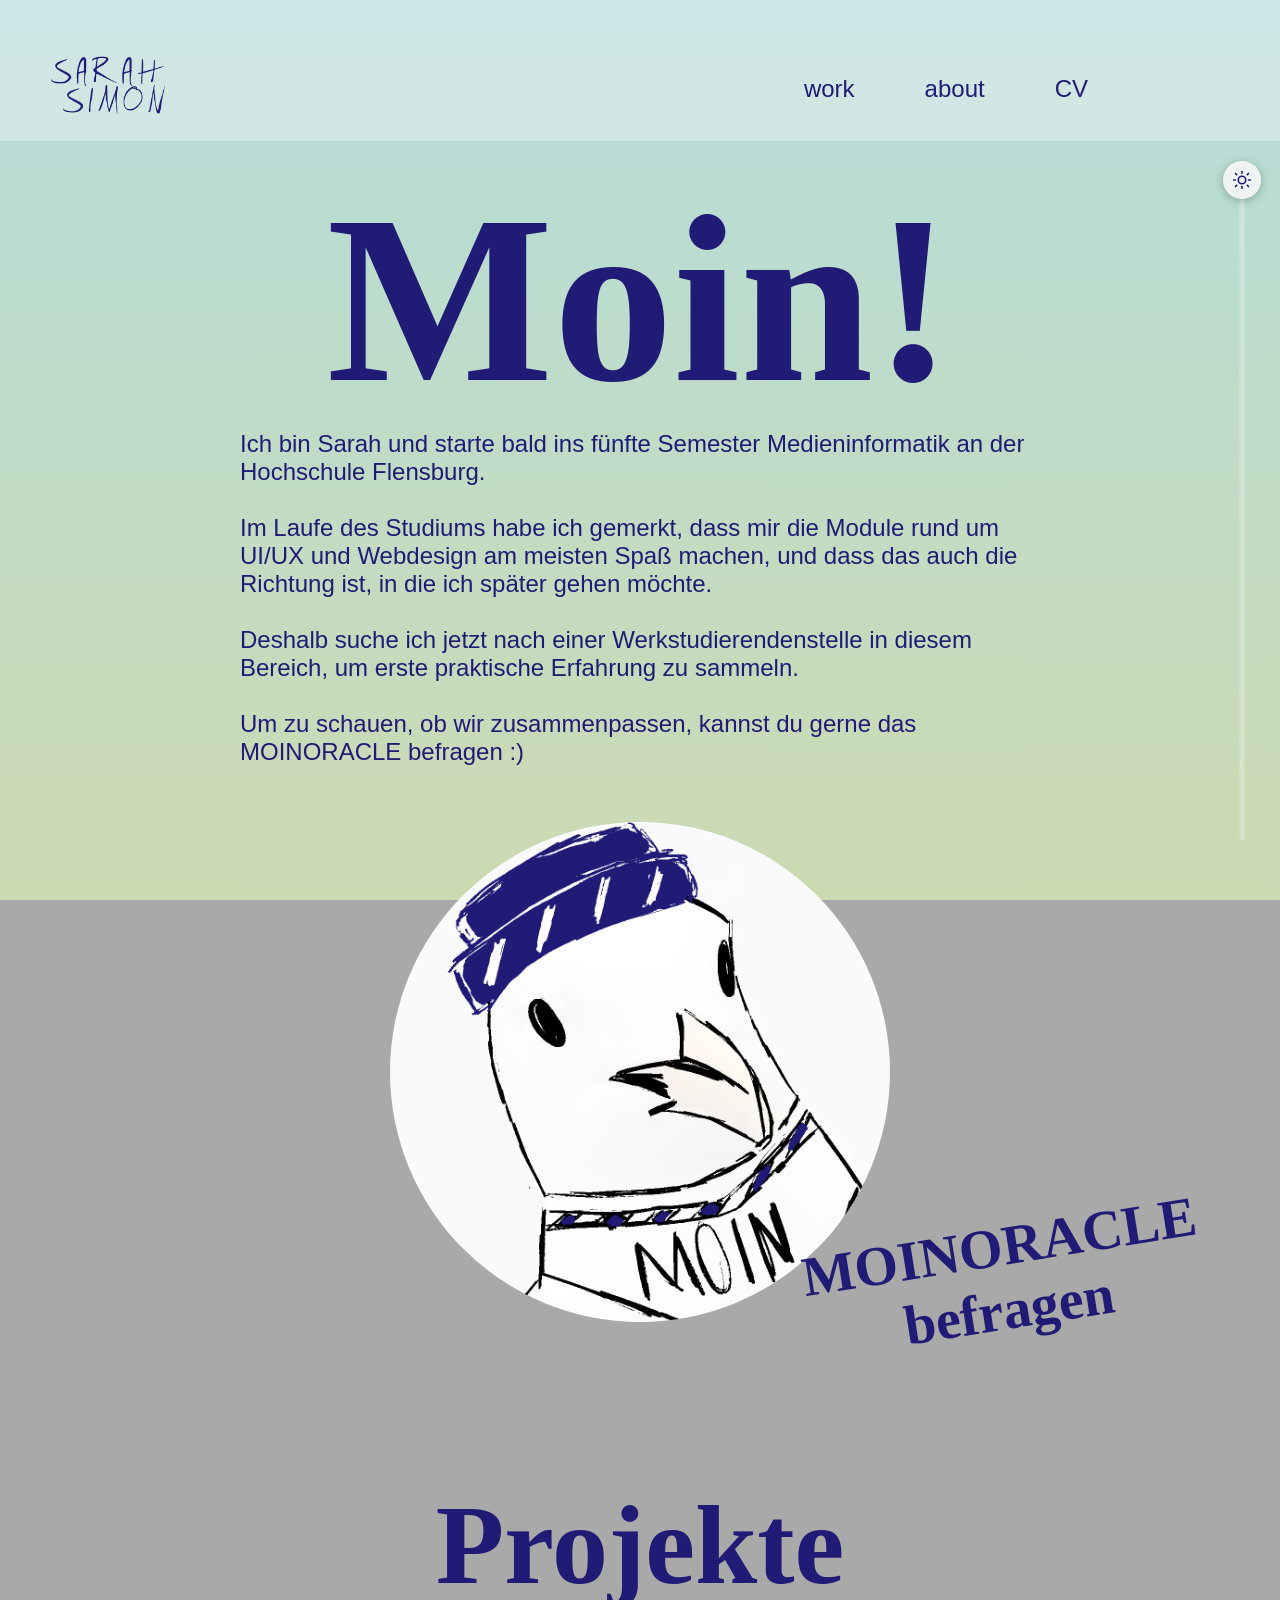
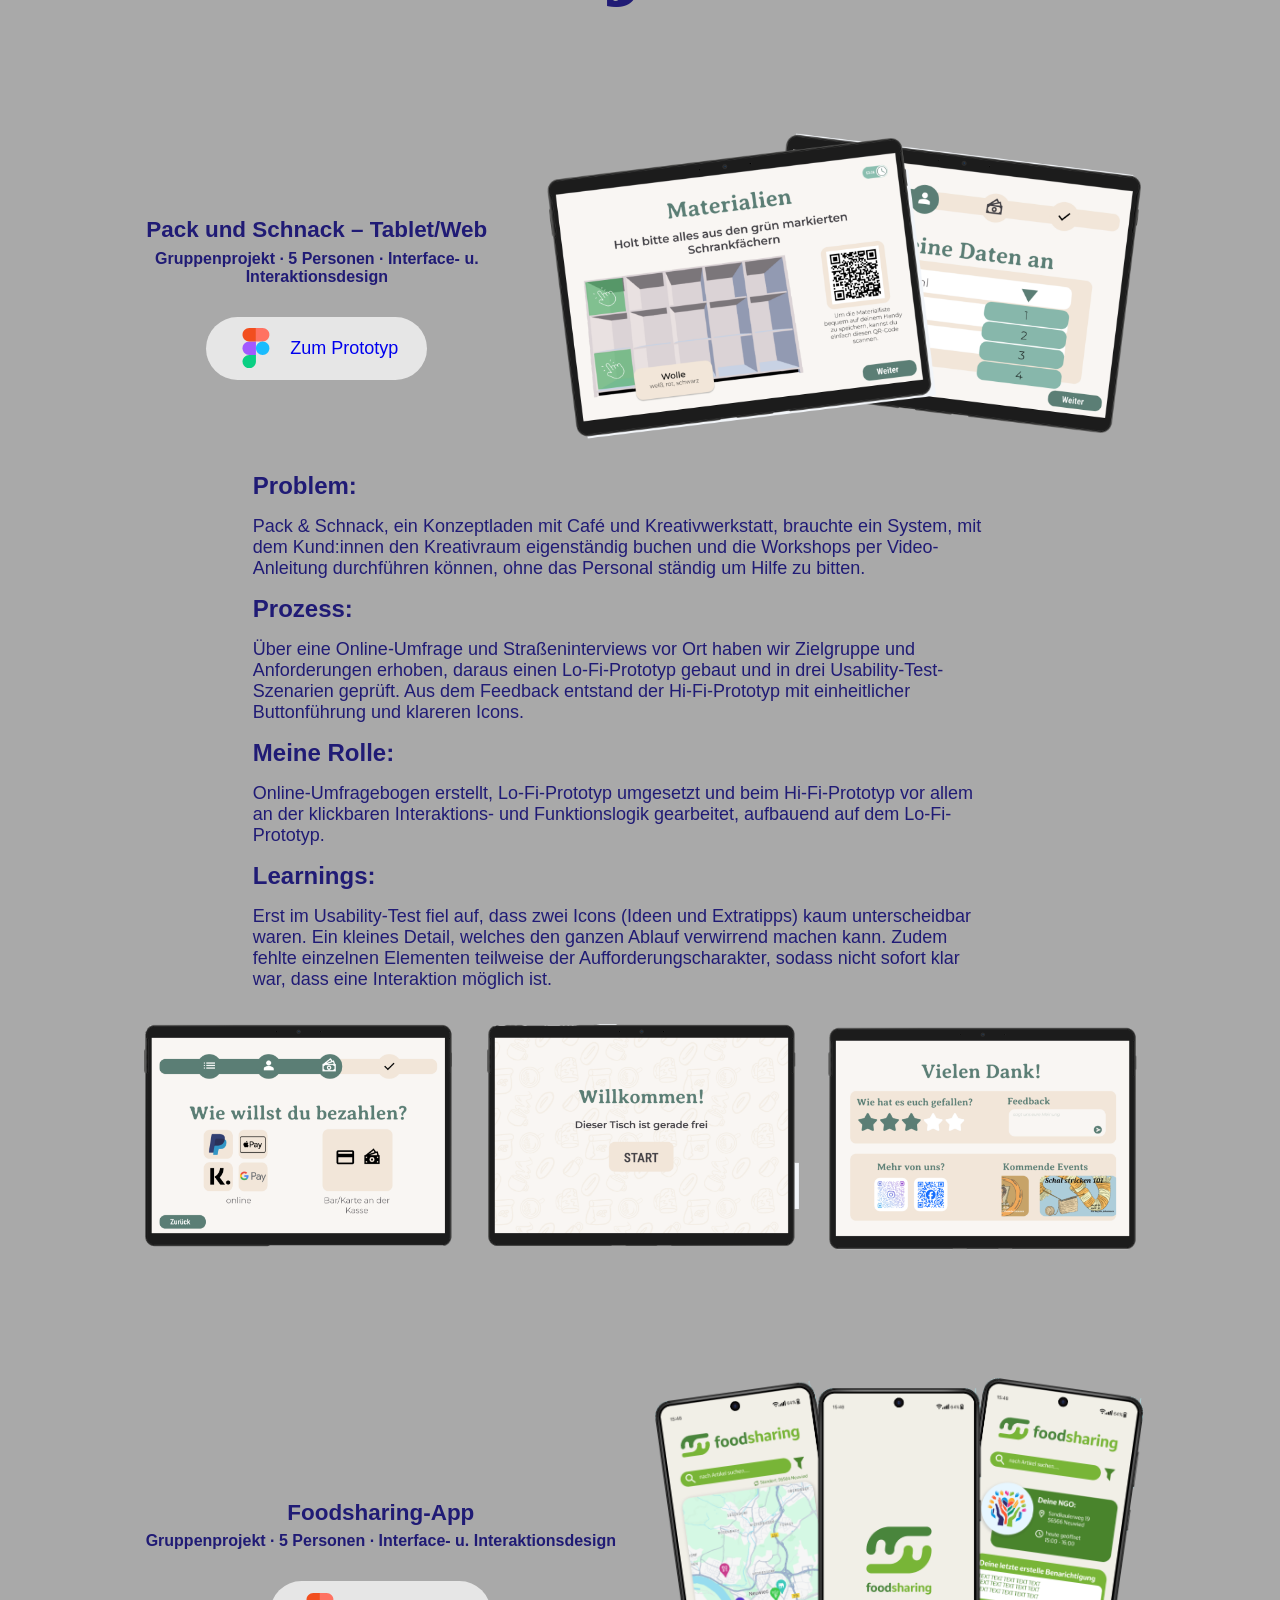
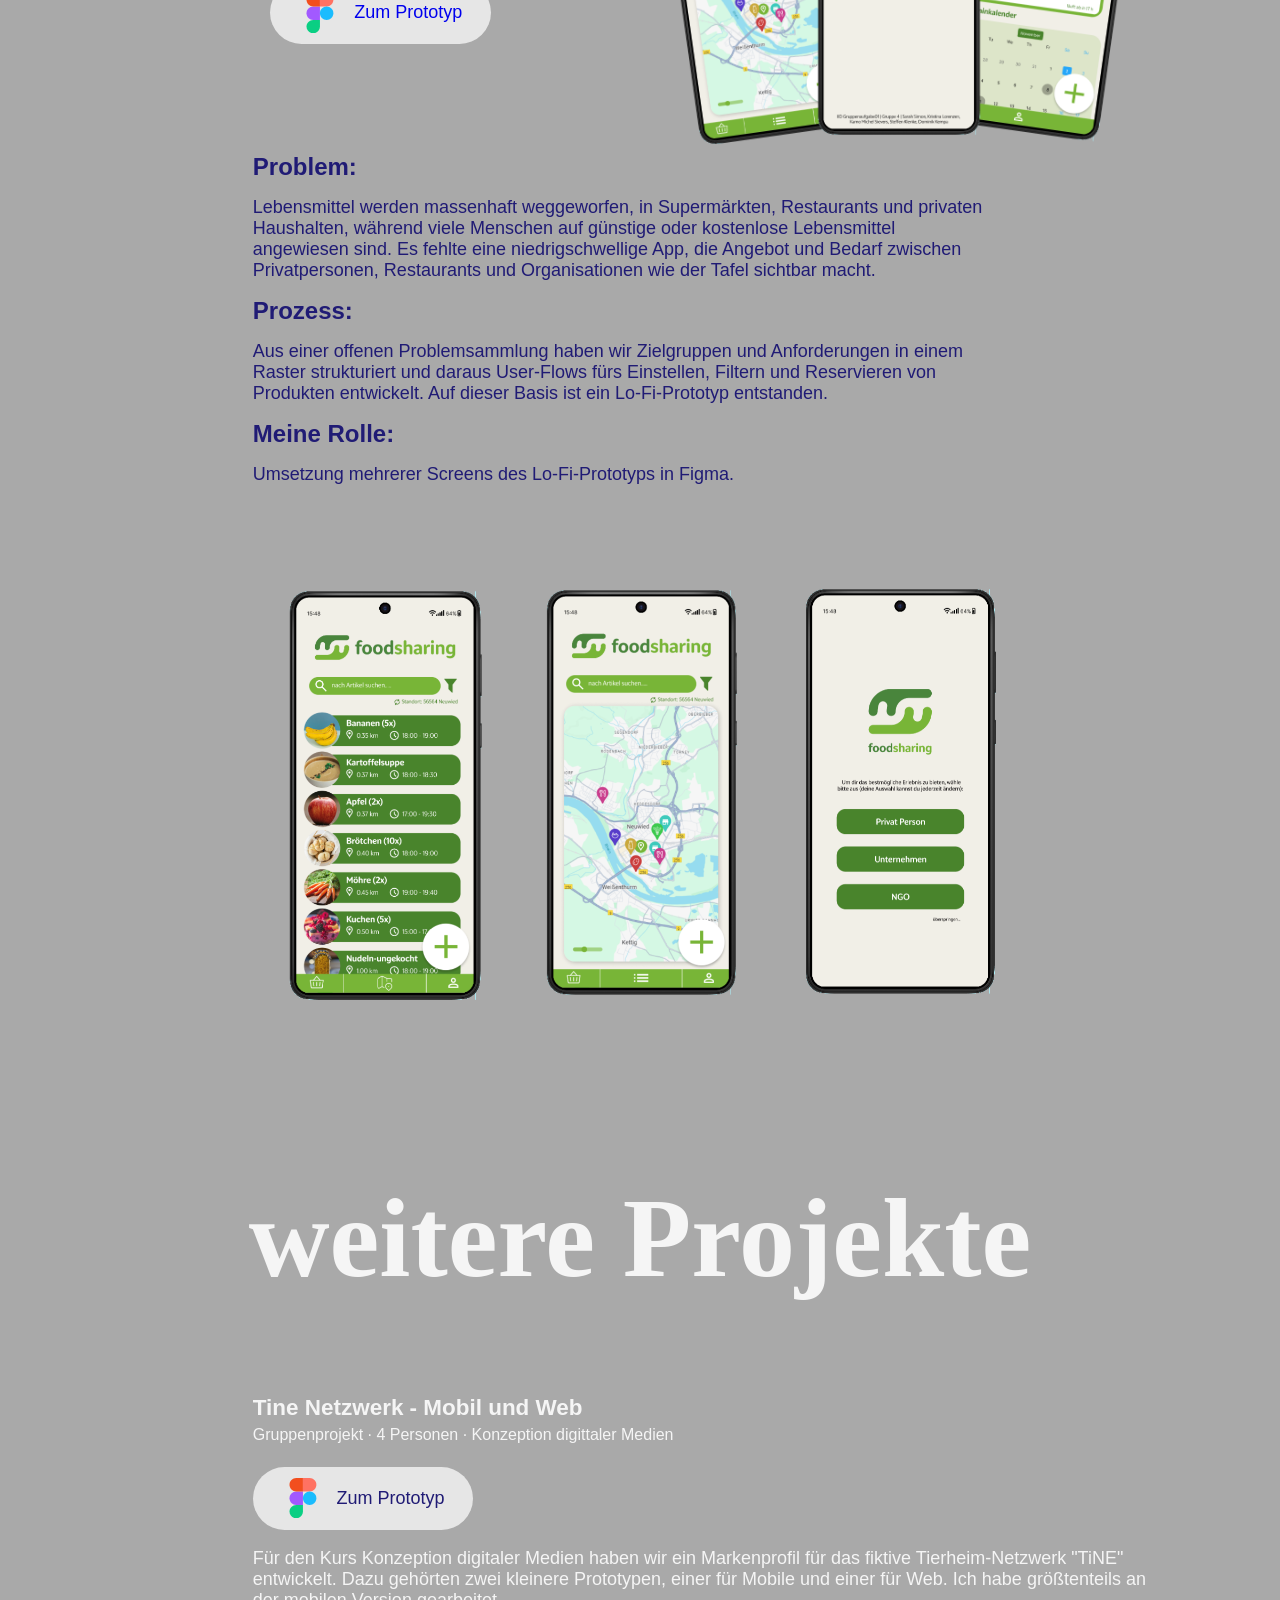
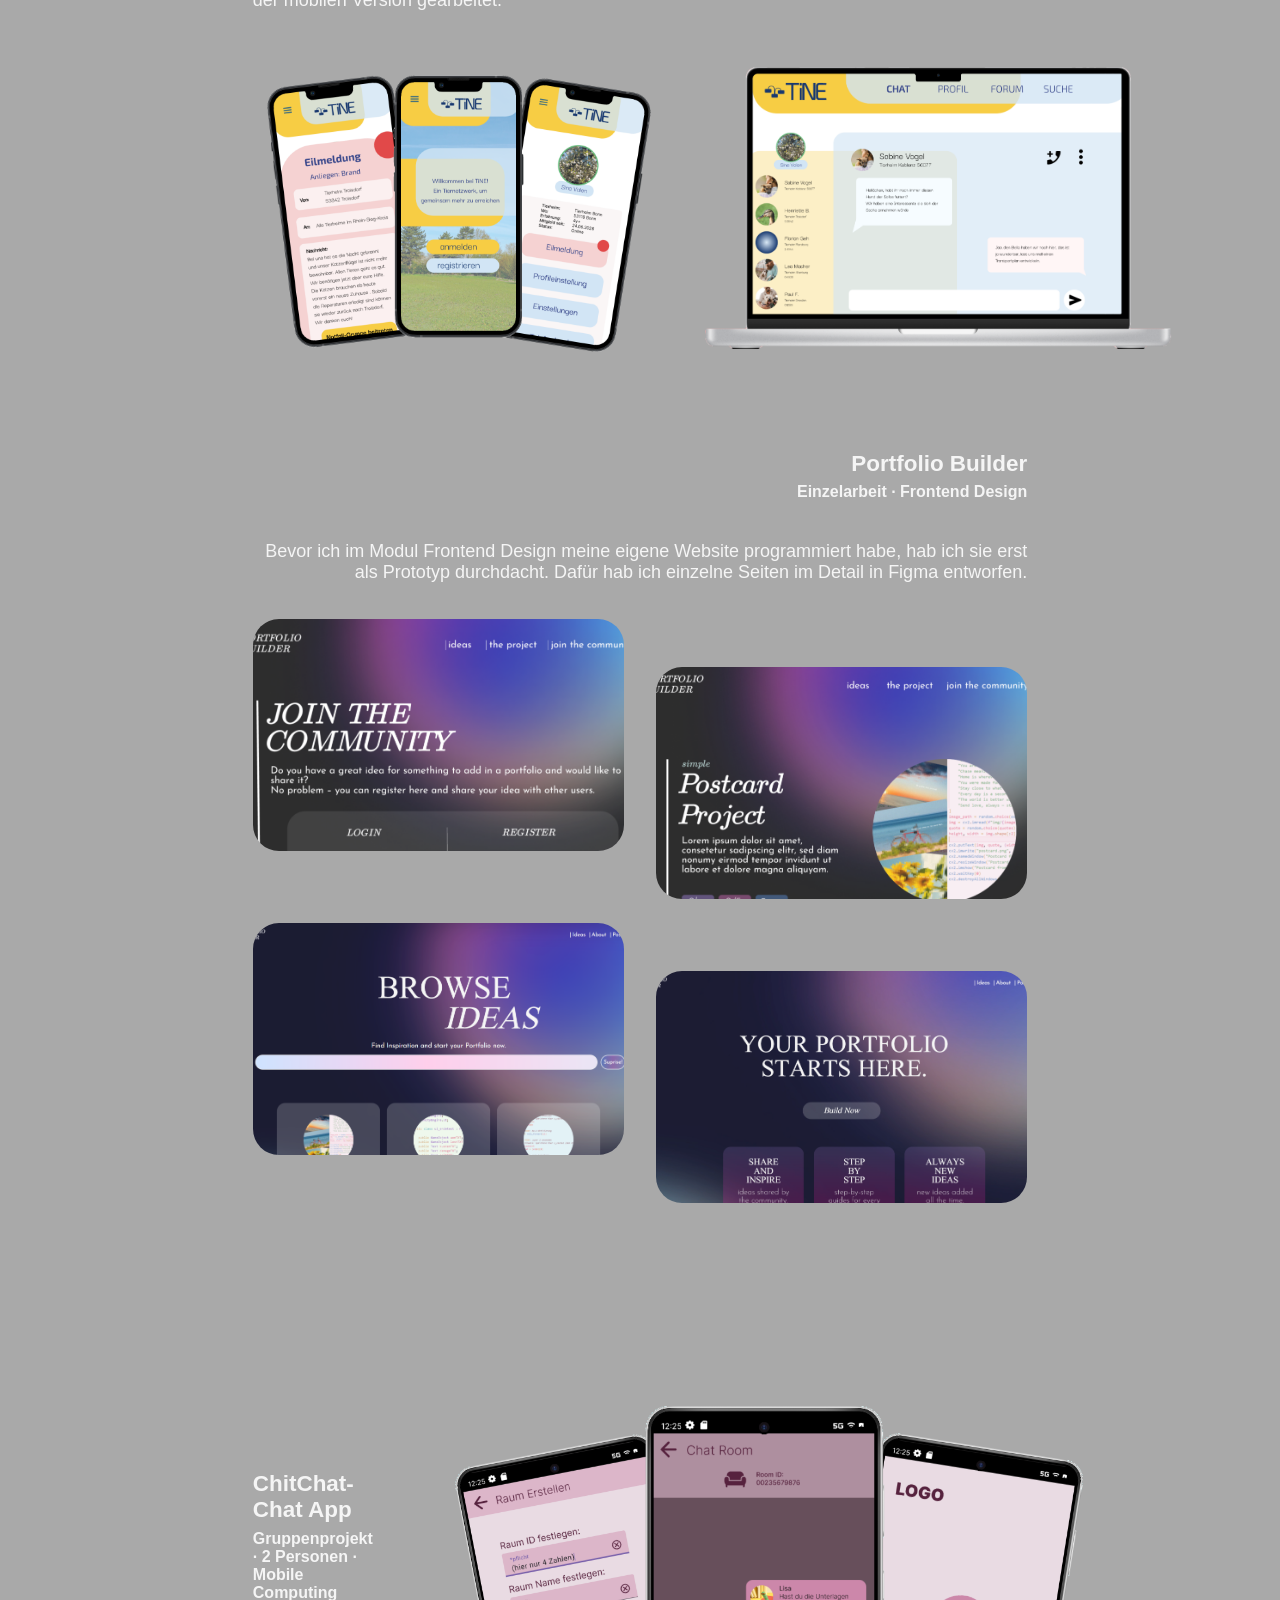
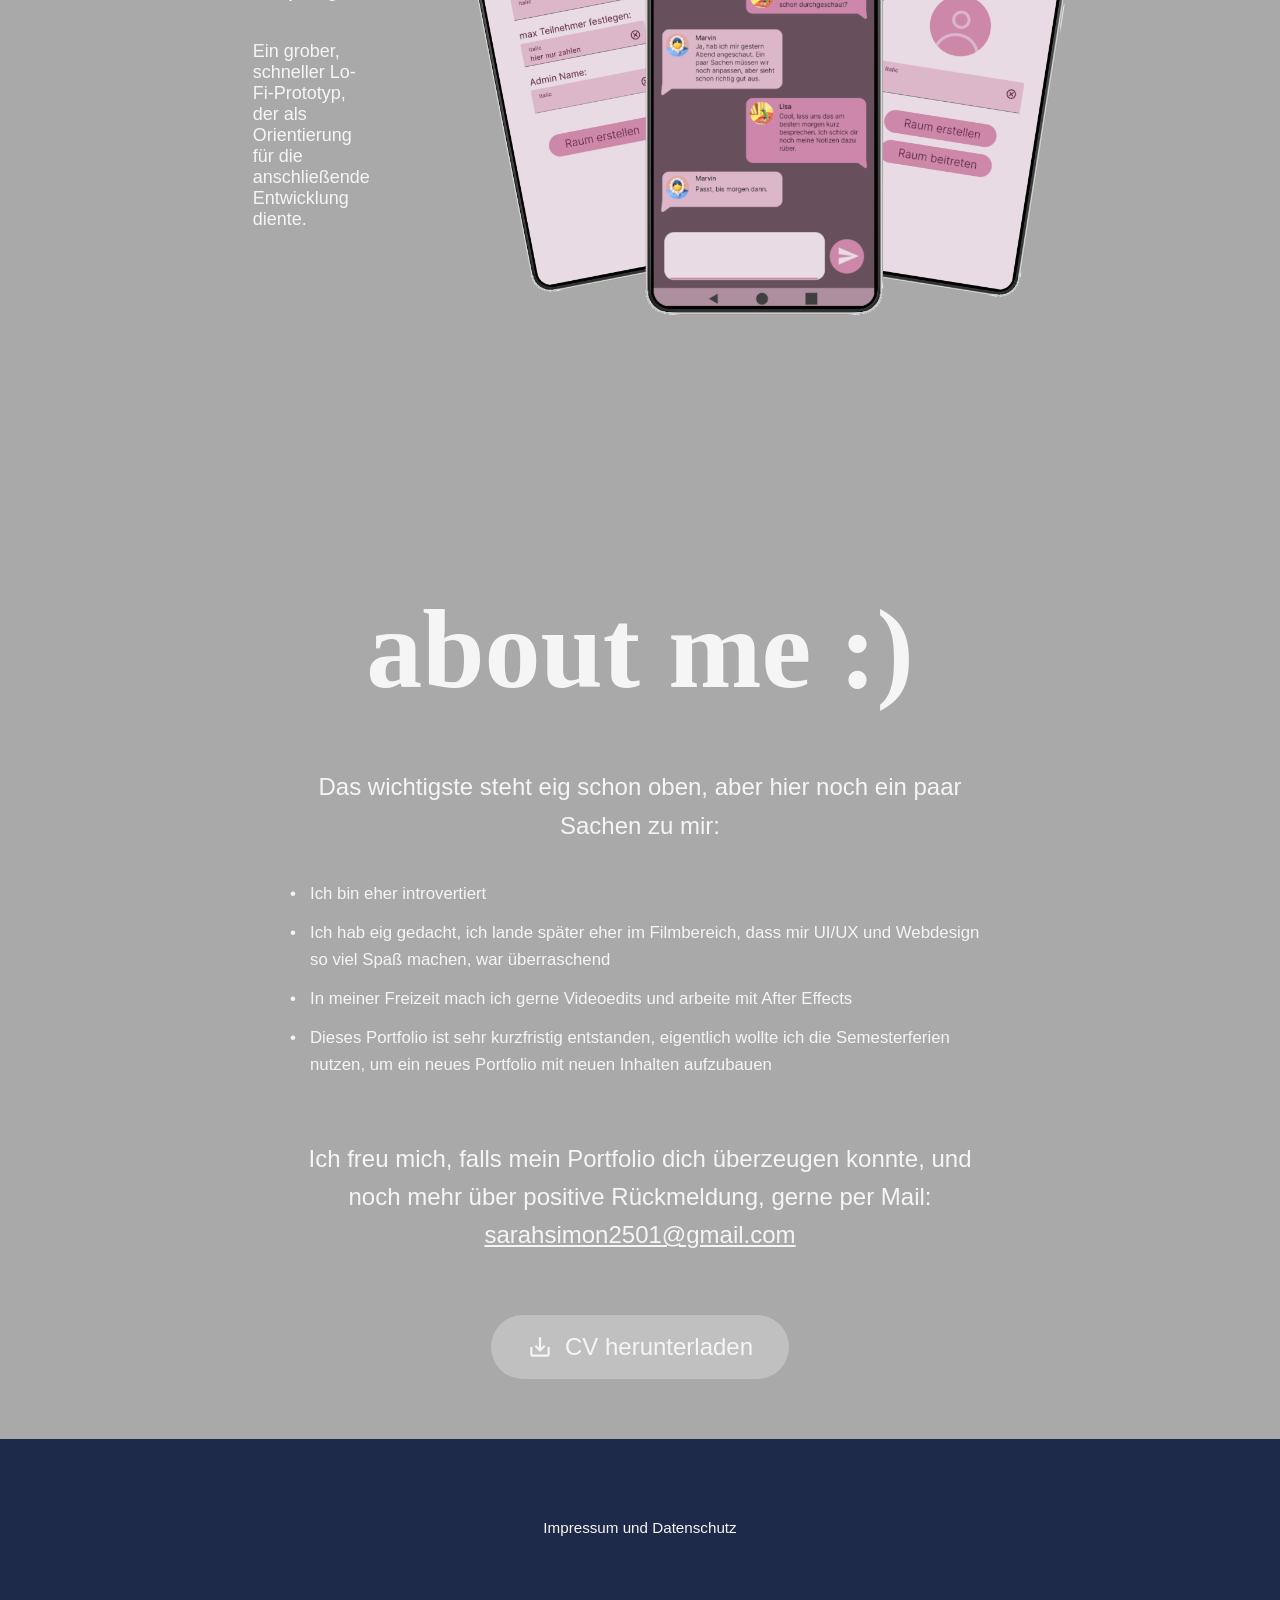
==== index.html @ 86583018 "portfolio" ====
<!doctype html>
<html lang="en">
  <head>
    <meta charset="UTF-8" />
    <meta name="viewport" content="width=device-width, initial-scale=1.0" />
    <title>Portfolio</title>
    <link rel="stylesheet" href="style.css" />
  </head>
  <body>
    <div id="bg-gradient"></div>

    <header>
      <nav>
        <ul class="nav-logo">
          <li>
            <a href="index.html"><img src="Material/Portfolio/Logo.png" alt="Logo" width="120px"/></a>
          </li>
        </ul>
        <ul class="nav-links">
          <li><a href="#projekte">work</a></li>
          <li><a href="#about">about</a></li>
          <li><a href="Material/Portfolio/CV_sarahsimon.pdf" target="_blank">CV</a></li>
        </ul>
      </nav>
    </header>
  
   

    <div id="hero">
      <h1>Moin!</h1>
      <p>
        Ich bin Sarah und starte bald ins fünfte Semester Medieninformatik an
        der Hochschule Flensburg. <br /><br />
        Im Laufe des Studiums habe ich gemerkt, dass mir die Module rund um
        UI/UX und Webdesign am meisten Spaß machen, und dass das auch die
        Richtung ist, in die ich später gehen möchte. <br /><br />
        Deshalb suche ich jetzt nach einer Werkstudierendenstelle in diesem
        Bereich, um erste praktische Erfahrung zu sammeln. <br /><br />Um zu
        schauen, ob wir zusammenpassen, kannst du gerne das MOINORACLE befragen
        :)
      </p>
    </div>
     <div id="main">
    <div id="moinoracle">
      <a href="moinoracle.html"
        ><img src="Material/moinoracle.png" alt="Moinoracle"
      /></a>
      <h2>
        MOINORACLE <br />
        befragen
      </h2>
    </div>
    <!-- bishierhin hellblau und sonnenicon -->
    <!-- abhier gelb sonnuntergnagicon -->
    <div class="border">
      <div id="projekte">
        <h2>Projekte</h2>
        <div class="BilduText">
          <div class="Overview">
            <h3>Pack und Schnack – Tablet/Web</h3>
            <h4>
              Gruppenprojekt · 5 Personen · Interface- u. Interaktionsdesign
            </h4>
            <div class="figmabutton">
              <img
                src="Material/Portfolio/icons/devicon--figma.svg"
                alt="figma-icon"
              />
              <a
                href="https://www.figma.com/proto/aNsqmtOPR1jidgYWLiho1z/HighFi-IID02?node-id=8-41&p=f&t=dPdhVwEWbIo0P1M3-1&scaling=scale-down&content-scaling=fixed&page-id=0%3A1&starting-point-node-id=8%3A41"
                target="_blank"
                >Zum Prototyp</a
              >
            </div>
          </div>
          <img
            class="id"
            src="Material/Portfolio/Overview_PS.png"
            alt="Pack und Schnack"
          />
        </div>
        <h5>Problem:</h5>
        <p>
          Pack & Schnack, ein Konzeptladen mit Café und Kreativwerkstatt,
          brauchte ein System, mit dem Kund:innen den Kreativraum eigenständig
          buchen und die Workshops per Video-Anleitung durchführen können, ohne
          das Personal ständig um Hilfe zu bitten.
        </p>
        <h5>Prozess:</h5>
        <p>
          Über eine Online-Umfrage und Straßeninterviews vor Ort haben wir
          Zielgruppe und Anforderungen erhoben, daraus einen Lo-Fi-Prototyp
          gebaut und in drei Usability-Test-Szenarien geprüft. Aus dem Feedback
          entstand der Hi-Fi-Prototyp mit einheitlicher Buttonführung und
          klareren Icons.
        </p>
        <h5>Meine Rolle:</h5>
        <p>
          Online-Umfragebogen erstellt, Lo-Fi-Prototyp umgesetzt und beim
          Hi-Fi-Prototyp vor allem an der klickbaren Interaktions- und
          Funktionslogik gearbeitet, aufbauend auf dem Lo-Fi-Prototyp.
        </p>
        <h5>Learnings:</h5>
        <p>
          Erst im Usability-Test fiel auf, dass zwei Icons (Ideen und
          Extratipps) kaum unterscheidbar waren. Ein kleines Detail, welches den
          ganzen Ablauf verwirrend machen kann. Zudem fehlte einzelnen Elementen teilweise
  der Aufforderungscharakter, sodass nicht sofort klar war, dass eine
  Interaktion möglich ist.
        </p>
        <img id="pschnack"
          src="Material/Portfolio/Screens_PS.png"
          alt="Pack und Schnack Screens"
        />
    
    <!-- abhier orangliches hintegrund-->
        <div class="BilduText" id="foodsharing">
          <div class="Overview">
            <h3>Foodsharing-App</h3>
            <h4>
              Gruppenprojekt · 5 Personen · Interface- u. Interaktionsdesign
            </h4>
            <div class="figmabutton">
              <img
                src="Material/Portfolio/icons/devicon--figma.svg"
                alt="figma-icon"
              />
              <a
                href="https://www.figma.com/proto/Na3cggo03i2QjWCzn4eHJI/Prototype-IID-foodsharing?node-id=2-2&p=f&t=PFWtrxmgiu2cJJk5-1&scaling=scale-down&content-scaling=fixed&page-id=0%3A1&starting-point-node-id=2%3A2"
                target="_blank"
                >Zum Prototyp</a
              >
            </div>
          </div>
          <img
            class="id"
            src="Material/Portfolio/Overview_FS.png"
            alt="Food Sharing"
          />
        </div>
        <h5>Problem:</h5>
        <p>
          Lebensmittel werden massenhaft weggeworfen, in Supermärkten,
          Restaurants und privaten Haushalten, während viele Menschen auf
          günstige oder kostenlose Lebensmittel angewiesen sind. Es fehlte eine
          niedrigschwellige App, die Angebot und Bedarf zwischen Privatpersonen,
          Restaurants und Organisationen wie der Tafel sichtbar macht.
        </p>
        <h5>Prozess:</h5>
        <p>
          Aus einer offenen Problemsammlung haben wir Zielgruppen und
          Anforderungen in einem Raster strukturiert und daraus User-Flows fürs
          Einstellen, Filtern und Reservieren von Produkten entwickelt. Auf
          dieser Basis ist ein Lo-Fi-Prototyp entstanden.
        </p>
        <h5>Meine Rolle:</h5>
        <p>Umsetzung mehrerer Screens des Lo-Fi-Prototyps in Figma.</p>
        <img id="foodSH"
          src="Material/Portfolio/Screens_FS.png"
          alt="Food Sharing Screens"
        />
      </div>
      <div id="weiteres">
        <!-- bishierhin orange und sonnenuntergnagsicon -->
    <!-- abhier ins rosane und mond icon -->
        <h2>weitere Projekte</h2>
        <div class="wPro">
          <div id="TINE" class="Overview">
            <h3>Tine Netzwerk - Mobil und Web</h3>
            <h4>Gruppenprojekt · 4 Personen · Konzeption digittaler Medien</h4>
            <div class="figmabutton">
              <img
                src="Material/Portfolio/icons/devicon--figma.svg"
                alt="figma-icon"
              />
              <a
                href="https://www.figma.com/proto/S8xLGvN2bhyb21DU7SdeG5/TiNE-Mobil?t=3bVYrcuU8ElKZdPs-1&scaling=scale-down&content-scaling=fixed&page-id=0%3A1&node-id=1-94&starting-point-node-id=1%3A94"
                target="_blank"
                >Zum Prototyp</a
              >
            </div>
          </div>
          <p>
            Für den Kurs Konzeption digitaler Medien haben wir ein Markenprofil
            für das fiktive Tierheim-Netzwerk "TiNE" entwickelt. Dazu gehörten
            zwei kleinere Prototypen, einer für Mobile und einer für Web. Ich
            habe größtenteils an der mobilen Version gearbeitet.
          </p>
          <div id="imge">
            <img src="Material/Portfolio/Screens_TN.png" alt="TiNE Mobil" />
            <img src="Material/Portfolio/Screens_TNw.png" alt="TiNE Web" />
          </div>
        </div>
        <div class="wPro" id="portfolioBuilder">
          <div id="FD" class="Overview">
            <h3>Portfolio Builder</h3>
            <h4>Einzelarbeit · Frontend Design</h4>
          </div>
          <p>
            Bevor ich im Modul Frontend Design meine eigene Website programmiert
            habe, hab ich sie erst als Prototyp durchdacht. Dafür hab ich
            einzelne Seiten im Detail in Figma entworfen.
          </p>
          <div class="pbGrid">
            <img
              src="Material/Portfolio/Screens_PB1.png"
              alt="Screens aus Figma"
            />
            <img
              src="Material/Portfolio/Screens_PB2.png"
              alt="Screens aus Figma"
            />
            <img
              src="Material/Portfolio/Screens_PB3.png"
              alt="Screens aus Figma"
            />
            <img
              src="Material/Portfolio/Screens_PB4.png"
              alt="Screens aus Figma"
            />
          </div>
        </div>
        <div class="wPro" id="chitchat">
  <div class="ccText">
    <div id="CC" class="Overview">
      <h3>ChitChat- Chat App</h3>
      <h4>Gruppenprojekt · 2 Personen · Mobile Computing</h4>
    </div>
    <p>
      Ein grober, schneller Lo-Fi-Prototyp, der als Orientierung für die
      anschließende Entwicklung diente.
    </p>
  </div>
  <img src="Material/Portfolio/Overview_CS.png" alt="ChatApp" />
</div>
      </div>
       <!-- bishierhin ins rosane und mond icon -->
    <!-- abhier lilane/dunkelblaue und sternicon -->
      <div id="about">
        <h2>about me :)</h2>
        <p>
          Das wichtigste steht eig schon oben, aber hier noch ein paar Sachen zu
          mir:
        </p>
        <ul>
          <li>Ich bin eher introvertiert</li>
          <li>
            Ich hab eig gedacht, ich lande später eher im Filmbereich, dass mir UI/UX
            und Webdesign so viel Spaß machen, war überraschend
          </li>
          <li>
            In meiner Freizeit mach ich gerne Videoedits und arbeite mit After
            Effects
          </li>
          <li>
            Dieses Portfolio ist sehr kurzfristig entstanden, eigentlich wollte
            ich die Semesterferien nutzen, um ein neues Portfolio mit neuen
            Inhalten aufzubauen
          </li>
        </ul>
        <p>
          Ich freu mich, falls mein Portfolio dich überzeugen konnte, und noch
          mehr über positive Rückmeldung, gerne per Mail:
          <a href="mailto:sarahsimon2501@gmail.com">sarahsimon2501@gmail.com</a>
        </p>
        <div class="but">
          <svg xmlns="http://www.w3.org/2000/svg" viewBox="0 0 24 24">
            <path
              fill="currentColor"
              d="M19 12v7H5v-7H3v7c0 1.1.9 2 2 2h14c1.1 0 2-.9 2-2v-7zm-6 .67l2.59-2.58L17 11.5l-5 5l-5-5l1.41-1.41L11 12.67V3h2z"
            />
          </svg>
          <a href="Material/Portfolio/CV_sarahsimon.pdf" download>CV herunterladen</a>
        </div>
      </div>
    </div>
    </div>
    

      <div id="footer">
        <a href="DundI.html">Impressum und Datenschutz</a>
      </div>

      <div id="scrollbar">
        <div id="scrollbar-track"></div>
        <div id="scrollbar-thumb"></div>
      </div>
    </div>
 
    <script src="script.js" defer></script>
  </body>
</html>
---- style.css ----
:root {
    --dunkelblau: #201B75;
}

@font-face {
    font-family: 'Josefin Sans', 'Helvetica Neue', Arial, sans-serif;
    src: url('Material/fonts/JosefinSans-Regular.ttf') format('truetype');
    font-weight: 400;
    font-style: normal;
}

@font-face {
    font-family: 'Josefin Sans Bold', 'Helvetica Neue', Arial, sans-serif;
    src: url('Material/fonts/JosefinSans-Bold.ttf') format('truetype');
    font-weight: 700;
    font-style: normal;
}

@font-face {
    font-family: 'Pecita', 'Segoe Script', cursive;
    src: url('Material/fonts/Pecita.otf') format('opentype');
    font-weight: 100;
    font-style: normal;
}

@font-face {
    font-family: 'Reenie Beanie', 'Segoe Script', cursive;
    src: url('Material/fonts/ReenieBeanie-Regular.ttf') format('truetype');
    font-weight: 400;
    font-style: normal;
}

html,
body {
    overflow-x: hidden;
    margin: 0;
    padding: 0;
}

body {
    color: var(--dunkelblau);
    position: relative;
    background-color: darkgray;
}

nav {
    font-family: 'Josefin Sans', 'Helvetica Neue', Arial, sans-serif;
    color: var(--dunkelblau);
    font-size: x-large;
    display: flex;
    justify-content: space-between;
    align-items: center;
    margin: 2em 8em 0.5em 2em;
}

nav ul {
    display: flex;
    flex-direction: row;
    align-items: center;
    gap: 70px;
    list-style: none;
    margin: 0;
    padding: 0;
}

nav a {
    text-decoration: none;
    color: inherit;
}

header {
    position: fixed;
    top: 0;
    left: 0;
    width: 100%;
    z-index: 10;
    background: rgba(245, 245, 245, 0.4);
}

#hero h1 {
    font-family: 'Pecita', 'Segoe Script', cursive;
    font-size: 1500%;
    color: var(--dunkelblau);
    text-align: center;
}

#hero p {
    font-family: 'Josefin Sans', 'Helvetica Neue', Arial, sans-serif;
    color: var(--dunkelblau);
    font-size: x-large;
    text-align: left;
    margin: -7em 10em 3em 10em;
}

#moinoracle {
    margin-top: -1em;
    display: flex;
    flex-direction: column;
    justify-content: center;
    align-items: center;
}

#moinoracle img {
    border-radius: 50%;
    width: 500px;
}

#moinoracle h2 {
    margin-top: -2em;
    margin-left: 13em;
    font-family: 'Reenie Beanie', 'Segoe Script', cursive;
    font-size: 350%;
    text-align: center;
    rotate: -9deg;
}

h2 {
    font-family: 'Pecita', 'Segoe Script', cursive;
    font-size: 700%;
    text-align: center;
}

.Overview {
    display: flex;
    flex-direction: column;
    justify-content: center;
    font-family: 'Josefin Sans', 'Helvetica Neue', Arial, sans-serif;
    color: var(--dunkelblau);
    font-size: larger;
    text-align: center;
}

.Overview h4 {
    margin-top: -1em;
    font-size: medium;
}

#projekte h5,
#projekte p {
    font-family: 'Josefin Sans', 'Helvetica Neue', Arial, sans-serif;
    text-align: left;
}

#projekte h5 {
    font-size: x-large;
    margin: 0rem 10rem 1rem 7.8rem;
}

#projekte p {
    font-size: large;
    margin: 0rem 10rem 1rem 7.8rem;
}

.id img {
    width: 100vw;
    height: auto;
    display: block;
}

.BilduText {
    display: flex;
    flex-direction: row;
    align-items: center;
    gap: 2em;
}

.BilduText .Overview {
    flex: 1 1 0;
    min-width: 0;
}

.BilduText img {
    flex: 1 1 0;
    max-width: 60%;
    height: auto;
    display: block;
}

.figmabutton {
    display: inline-flex;
    flex-direction: row;
    gap: 15px;
    align-items: center;
    align-self: center;
    background-color: rgba(245, 245, 245, 0.8);
    border-radius: 50px;
    padding: 0.6em 1.5em;
    margin-top: 0.5em;
}

.figmabutton img {
    width: 40px;
}

.figmabutton a {
    font-family: 'Josefin Sans Bold', 'Helvetica Neue', Arial, sans-serif;
    font-size: large;
    text-decoration: none;
}

#about {
    display: flex;
    flex-direction: column;
    align-items: center;
    text-align: center;
    color: whitesmoke;
    padding: 60px 50px;
    font-family: 'Josefin Sans', 'Helvetica Neue', Arial, sans-serif;
    max-width: 700px;
    margin: 0 auto;
}

#about h2 {
    font-family: 'Pecita', 'Segoe Script', cursive;
    font-size: 700%;
    text-align: center;
    margin-bottom: 30px;
    color: whitesmoke;
}

#about p {
    line-height: 1.6;
    margin-bottom: 20px;
    font-family: 'Josefin Sans', 'Helvetica Neue', Arial, sans-serif;
    font-size: x-large;
}

#about p a {
    color: whitesmoke;
    text-decoration: underline;
}

#about ul {
    list-style: none;
    padding-left: 0;
    margin-bottom: 25px;
    display: inline-block;
    text-align: left;
}

#about ul li {
    position: relative;
    padding-left: 20px;
    margin-bottom: 12px;
    font-size: 1.05rem;
    line-height: 1.6;
}

#about ul li::before {
    content: "•";
    position: absolute;
    left: 0;
    color: whitesmoke;
}

.but {
    display: inline-flex;
    align-items: center;
    gap: 12px;
    background-color: rgba(245, 245, 245, 0.3);
    color: whitesmoke;
    padding: 18px 36px;
    border-radius: 40px;
    font-size: x-large;
    margin-top: 40px;
}

.but svg {
    width: 26px;
    height: 26px;
}

.but a {
    color: whitesmoke;
    text-decoration: none;
}

#footer {
    background-color: #1e2a4a;
    padding: 80px;
    text-align: center;
}

#footer a {
    color: whitesmoke;
    font-family: 'Josefin Sans', 'Helvetica Neue', Arial, sans-serif;
    text-decoration: none;
    font-size: 0.95rem;
}

.wPro p {
    color: var(--dunkelblau);
    font-family: 'Josefin Sans', 'Helvetica Neue', Arial, sans-serif;
    font-size: large;
    text-align: left;
    max-width: 900px;
    margin: 1em 0 2em 7.8rem;
}
#weiteres h2 {
    color: whitesmoke;
}

#TINE a {
    color: var(--dunkelblau);
}

#TINE {
    text-align: left;
    align-items: flex-start;
    margin-left: 7.8rem;
    color: whitesmoke;
}
#TINE + p {
    color: whitesmoke;
}

#TINE h3 {
    text-align: left;
    margin: 0;
}

#TINE h4 {
    text-align: left;
    font-weight: normal;
    margin: 0.3em 0 0.8em 0;
}

#TINE .figmabutton {
    align-self: flex-start;
    margin-left: 0;
}

#imge {
    display: flex;
    flex-direction: row;
    flex-wrap: nowrap;
    justify-content: flex-start;
    align-items: flex-end;
    gap: 2em;
    margin-top: 2em;
    margin-left: 7.8rem;
}

#imge img {
    height: auto;
    max-height: 500px;
    width: auto;
    max-width: 45%;
    object-fit: contain;
    flex-shrink: 1;
}

#imge img:nth-child(2) {
    max-width: 55%;
}

#portfolioBuilder {
    padding: 60px 7.8rem 80px 7.8rem;
    text-align: right;
}

#portfolioBuilder #FD h3,
#portfolioBuilder #FD h4,
#portfolioBuilder p {
    color: whitesmoke;
}

#portfolioBuilder #FD {
    align-items: flex-end;
}

#portfolioBuilder p {
    text-align: right;
    margin: 1em 0 2em auto;
    margin-right: 0;
}

.pbGrid {
    display: grid;
    grid-template-columns: repeat(2, 1fr);
    gap: 2.5em 2em;
    margin-top: 2em;
}

.pbGrid img {
    width: 100%;
    aspect-ratio: 16 / 10;
    object-fit: cover;
    border-radius: 26px;
    display: block;
}

.pbGrid img:nth-child(1) {
    margin-top: 0;
}

.pbGrid img:nth-child(2) {
    margin-top: 3em;
}

.pbGrid img:nth-child(3) {
    margin-top: -1em;
}

.pbGrid img:nth-child(4) {
    margin-top: 2em;
}

#chitchat {
    display: flex;
    flex-direction: row;
    align-items: center;
    gap: 3em;
    padding: 60px 7.8rem;
}

.ccText {
    flex: 1;
    text-align: left;
}

.ccText .Overview {
    align-items: flex-start;
    text-align: left;
}

.ccText .Overview h3,
.ccText .Overview h4 {
    color: whitesmoke;
}

.ccText p {
    margin: 1em 0 2em 0;
    color: whitesmoke;
    max-width: none;
}

#chitchat img {
    flex: 1;
    max-width: 700px;
    height: auto;
    display: block;
    margin: 0 auto;
}

#foodSH, #pschnack {
    max-width: 100%;
    height: auto;
}

#bg-gradient {
    position: fixed;
    top: 0;
    left: 0;
    width: 100vw;
    height: 100vh;
    z-index: -3;
    pointer-events: none;
    transition: background 0.15s linear;
}

html {
    scrollbar-width: none;
    -ms-overflow-style: none;
}
html::-webkit-scrollbar {
    display: none;
}

#scrollbar {
    position: fixed;
    top: 0;
    right: 18px;
    height: 100vh;
    width: 40px;
    z-index: 100;
    pointer-events: none;
}

#scrollbar-track {
    position: absolute;
    top: 180px;
    bottom: 60px;
    left: 50%;
    width: 5px;
    background: rgba(245, 245, 245, 0.35);
    transform: translateX(-50%);
    border-radius: 4px;
}

#scrollbar-thumb {
    position: absolute;
    left: 50%;
    top: 180px;
    width: 38px;
    height: 38px;
    transform: translate(-50%, -50%);
    background: rgba(245, 245, 245, 0.9);
    border-radius: 50%;
    display: flex;
    align-items: center;
    justify-content: center;
    box-shadow: 0 2px 10px rgba(0, 0, 0, 0.25);
    transition: top 0.05s linear, background 0.4s ease;
}

#scrollbar-thumb svg {
    width: 20px;
    height: 20px;
}

#icon-wrap {
    display: flex;
    align-items: center;
    justify-content: center;
    width: 20px;
    height: 20px;
}

#main {
    padding-left: 8em;
    padding-right: 8em;
    box-sizing: border-box;
}

#foodsharing {
    gap: 0.8em;
    margin-top: 6em;
}

#foodsharing img {
    max-width: 75%;
    min-width: 0;
}


/* ============================================================
   MOBILE / RESPONSIVE STYLES
   ============================================================ */
 
/* ---------- Tablet & small laptop (<=900px) ---------- */
@media (max-width: 900px) {
 
    #main {
        padding-left: 2em;
        padding-right: 2em;
    }
 
    nav {
        margin: 1.2em 1.5em 0.5em 1.5em;
    }
 
    nav ul.nav-links {
        gap: 30px;
    }
 
    nav .nav-logo img {
        width: 90px;
    }
 
    #hero h1 {
        font-size: 700%;
    }
 
    #hero p {
        font-size: large;
        margin: -3em 2em 2.5em 2em;
    }
 
    h2 {
        font-size: 400%;
    }
 
    #moinoracle img {
        width: 320px;
    }
 
    #moinoracle h2 {
        margin-left: 6em;
        font-size: 260%;
    }
 
    .BilduText {
        flex-direction: column;
        gap: 1em;
    }
 
    .BilduText .Overview,
    .BilduText img {
        max-width: 100%;
        width: 100%;
    }
 
    #projekte h5,
    #projekte p {
        margin: 0 1.5em 1rem 1.5em;
    }
 
    .wPro p {
        margin: 1em 1.5em 2em 1.5em;
        max-width: 100%;
    }
 
    #TINE {
        margin-left: 1.5em;
    }
 
    #imge {
        flex-direction: column;
        align-items: center;
        margin-left: 0;
        padding: 0 1.5em;
        gap: 1.5em;
    }
 
    #imge img,
    #imge img:nth-child(2) {
        max-width: 100%;
        max-height: none;
        width: 100%;
    }
 
    #portfolioBuilder {
        padding: 50px 1.5em 60px 1.5em;
    }
 
    .pbGrid {
        grid-template-columns: repeat(2, 1fr);
        gap: 1.5em 1em;
    }
 
    .pbGrid img:nth-child(1),
    .pbGrid img:nth-child(2),
    .pbGrid img:nth-child(3),
    .pbGrid img:nth-child(4) {
        margin-top: 0;
    }
 
    #chitchat {
        flex-direction: column;
        padding: 50px 1.5em;
        gap: 1.5em;
    }
 
    #chitchat img {
        max-width: 100%;
    }
 
    #about {
        padding: 50px 1.5em;
        max-width: 100%;
    }
 
    #about h2 {
        font-size: 400%;
    }
 
    #about p {
        font-size: large;
    }
 
    #foodsharing img {
        max-width: 100%;
    }
 
    #scrollbar {
        right: 8px;
        width: 30px;
    }
 
    #scrollbar-thumb {
        width: 30px;
        height: 30px;
    }
}
 
/* mobil */
 
@media (max-width: 600px) {
 
    #main {
        padding-left: 1.2em;
        padding-right: 1.2em;
    }
 
    nav {
        margin: 1em 1em 0.5em 1em;
        flex-wrap: wrap;
    }
 
    nav ul.nav-links {
        gap: 18px;
        font-size: medium;
    }
 
    nav .nav-logo img {
        width: 70px;
    }
 #hero{
    padding-top: 3em;
 }
    #hero h1 {
        font-size: 500%;
    }
 
    #hero p {
        font-size: medium;
        margin: -2em 1em 2em 1em;
    }
 
    h2 {
        font-size: 280%;
    }
 
    #moinoracle {
        margin-top: 0;
    }
 
    #moinoracle img {
        width: 220px;
    }
 
    #moinoracle h2 {
        margin-left: 0;
        margin-top: 1.2em;
        font-size: 200%;
        rotate: -6deg;
    }
 
    .Overview {
        font-size: medium;
    }
 
    .BilduText {
        flex-direction: column;
        gap: 1em;
    }
 
    .BilduText .Overview,
    .BilduText img {
        max-width: 100%;
        width: 100%;
    }
 
    #projekte h5 {
        font-size: large;
        margin: 0 0.5em 0.8rem 0.5em;
    }
 
    #projekte p {
        font-size: medium;
        margin: 0 0.5em 1rem 0.5em;
    }
 
    .figmabutton {
        padding: 0.5em 1em;
    }
 
    .figmabutton img {
        width: 28px;
    }
 
    .figmabutton a {
        font-size: medium;
    }
 
    .wPro p {
        font-size: medium;
        margin: 1em 0.5em 2em 0.5em;
        max-width: 100%;
    }
 
    #TINE {
        margin-left: 0.5em;
    }
 
    #imge {
        flex-direction: column;
        align-items: center;
        margin-left: 0;
        padding: 0 0.5em;
        gap: 1.5em;
    }
 
    #imge img,
    #imge img:nth-child(2) {
        max-width: 100%;
        max-height: none;
        width: 100%;
    }
 
    #portfolioBuilder {
        padding: 40px 0.5em 50px 0.5em;
        text-align: center;
    }
 
    #portfolioBuilder #FD {
        align-items: center;
    }
 
    #portfolioBuilder p {
        text-align: center;
        margin: 1em auto 2em auto;
    }
 
    .pbGrid {
        grid-template-columns: 1fr;
        gap: 1.5em;
    }
 
    .pbGrid img:nth-child(1),
    .pbGrid img:nth-child(2),
    .pbGrid img:nth-child(3),
    .pbGrid img:nth-child(4) {
        margin-top: 0;
    }
 
    #chitchat {
        flex-direction: column;
        padding: 40px 0.5em;
        gap: 1.5em;
    }
 
    #chitchat img {
        max-width: 100%;
    }
 
    .ccText .Overview {
        align-items: center;
        text-align: center;
    }
 
    #about {
        padding: 50px 1em;
        max-width: 100%;
    }
 
    #about h2 {
        font-size: 280%;
    }
 
    #about p {
        font-size: medium;
    }
 
    .but {
        padding: 14px 24px;
        font-size: large;
        text-align: center;
    }
 
    #foodsharing img {
        max-width: 100%;
    }
 
    #footer {
        padding: 40px 20px;
    }
 
    #scrollbar {
        display: none;
    }
}
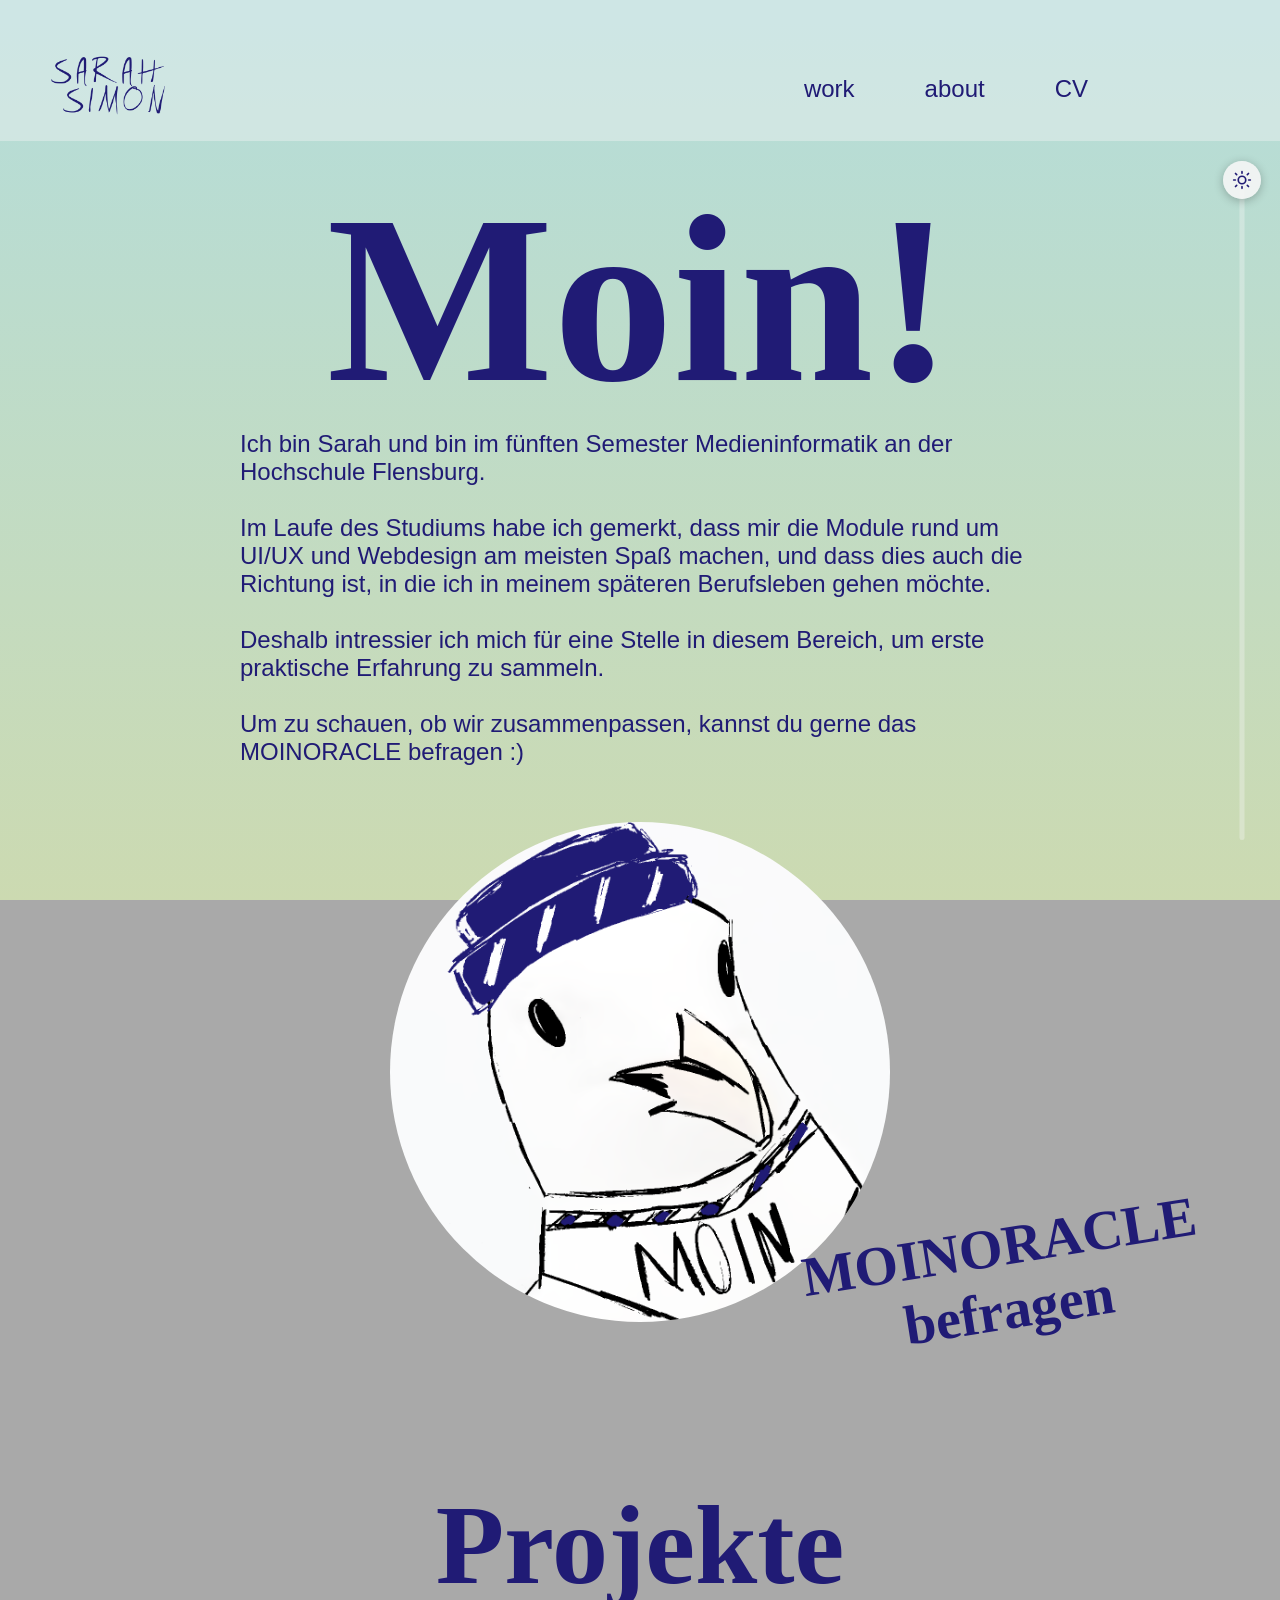
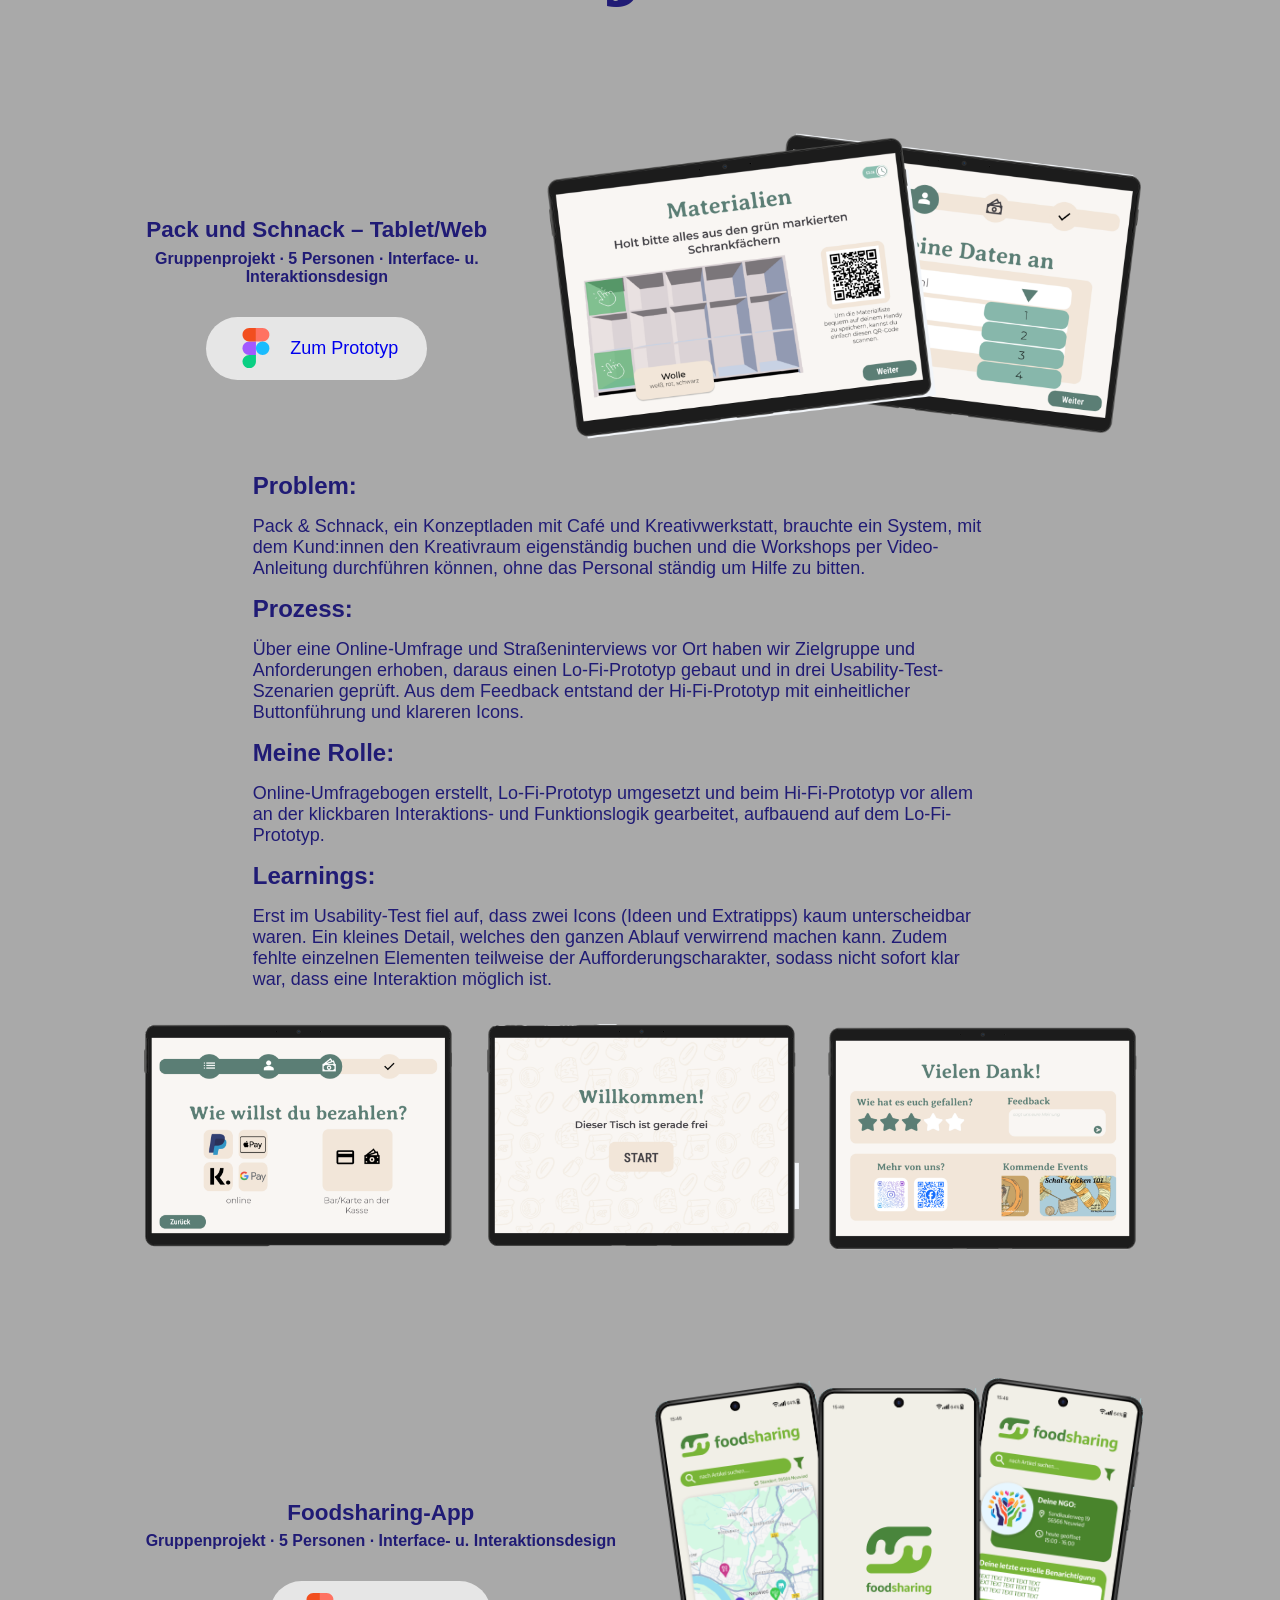
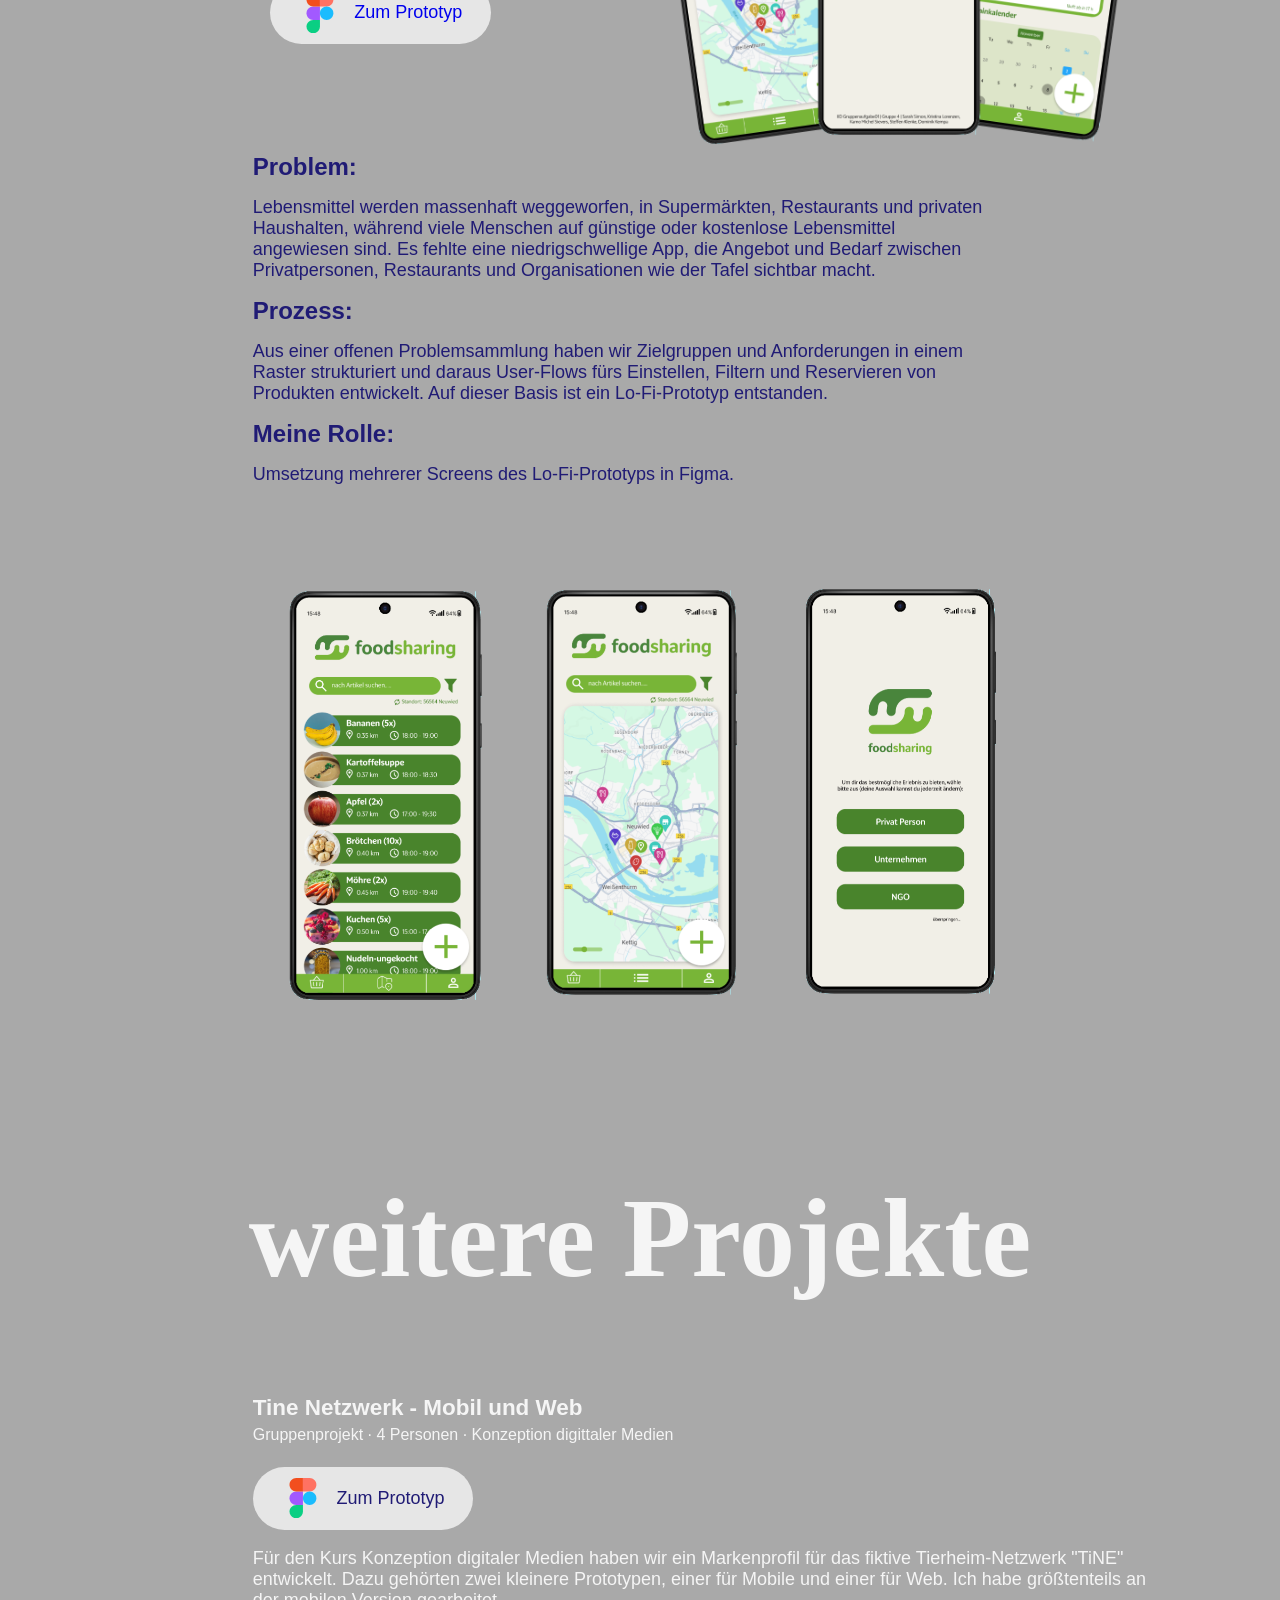
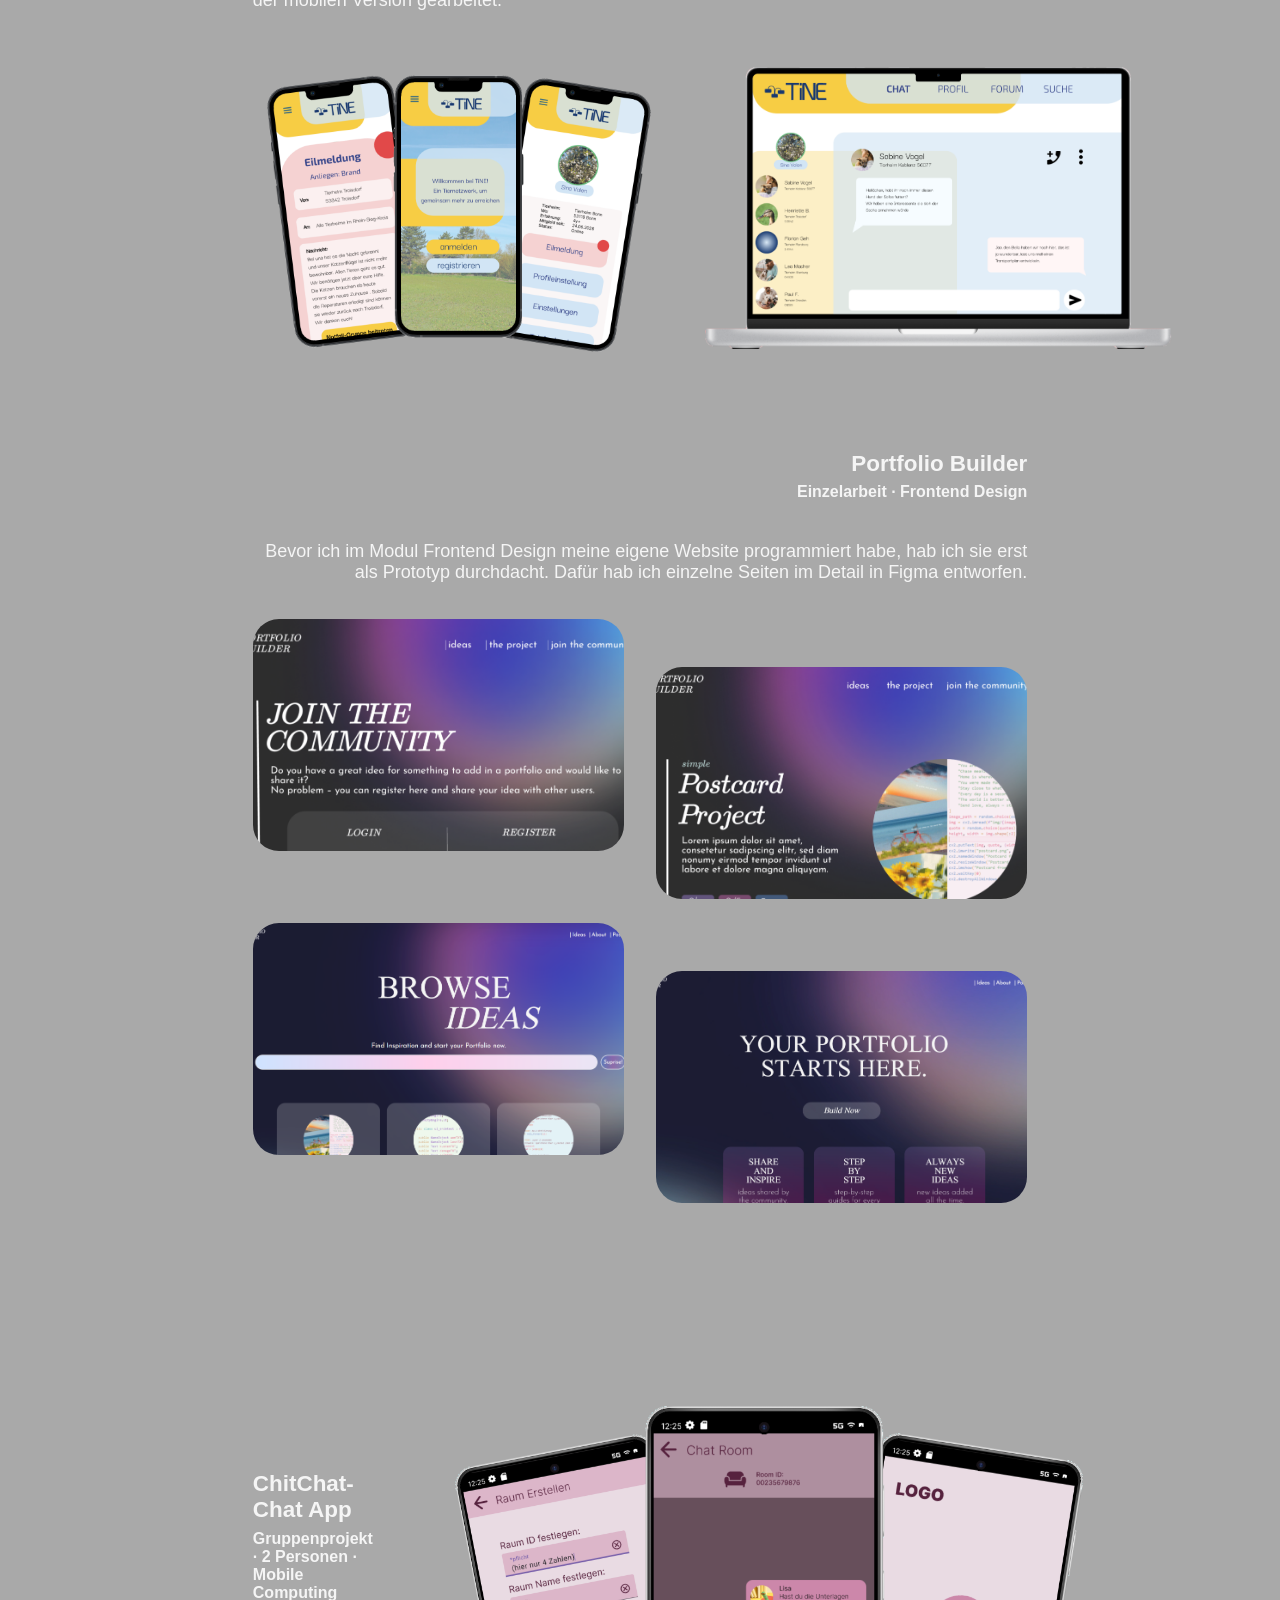
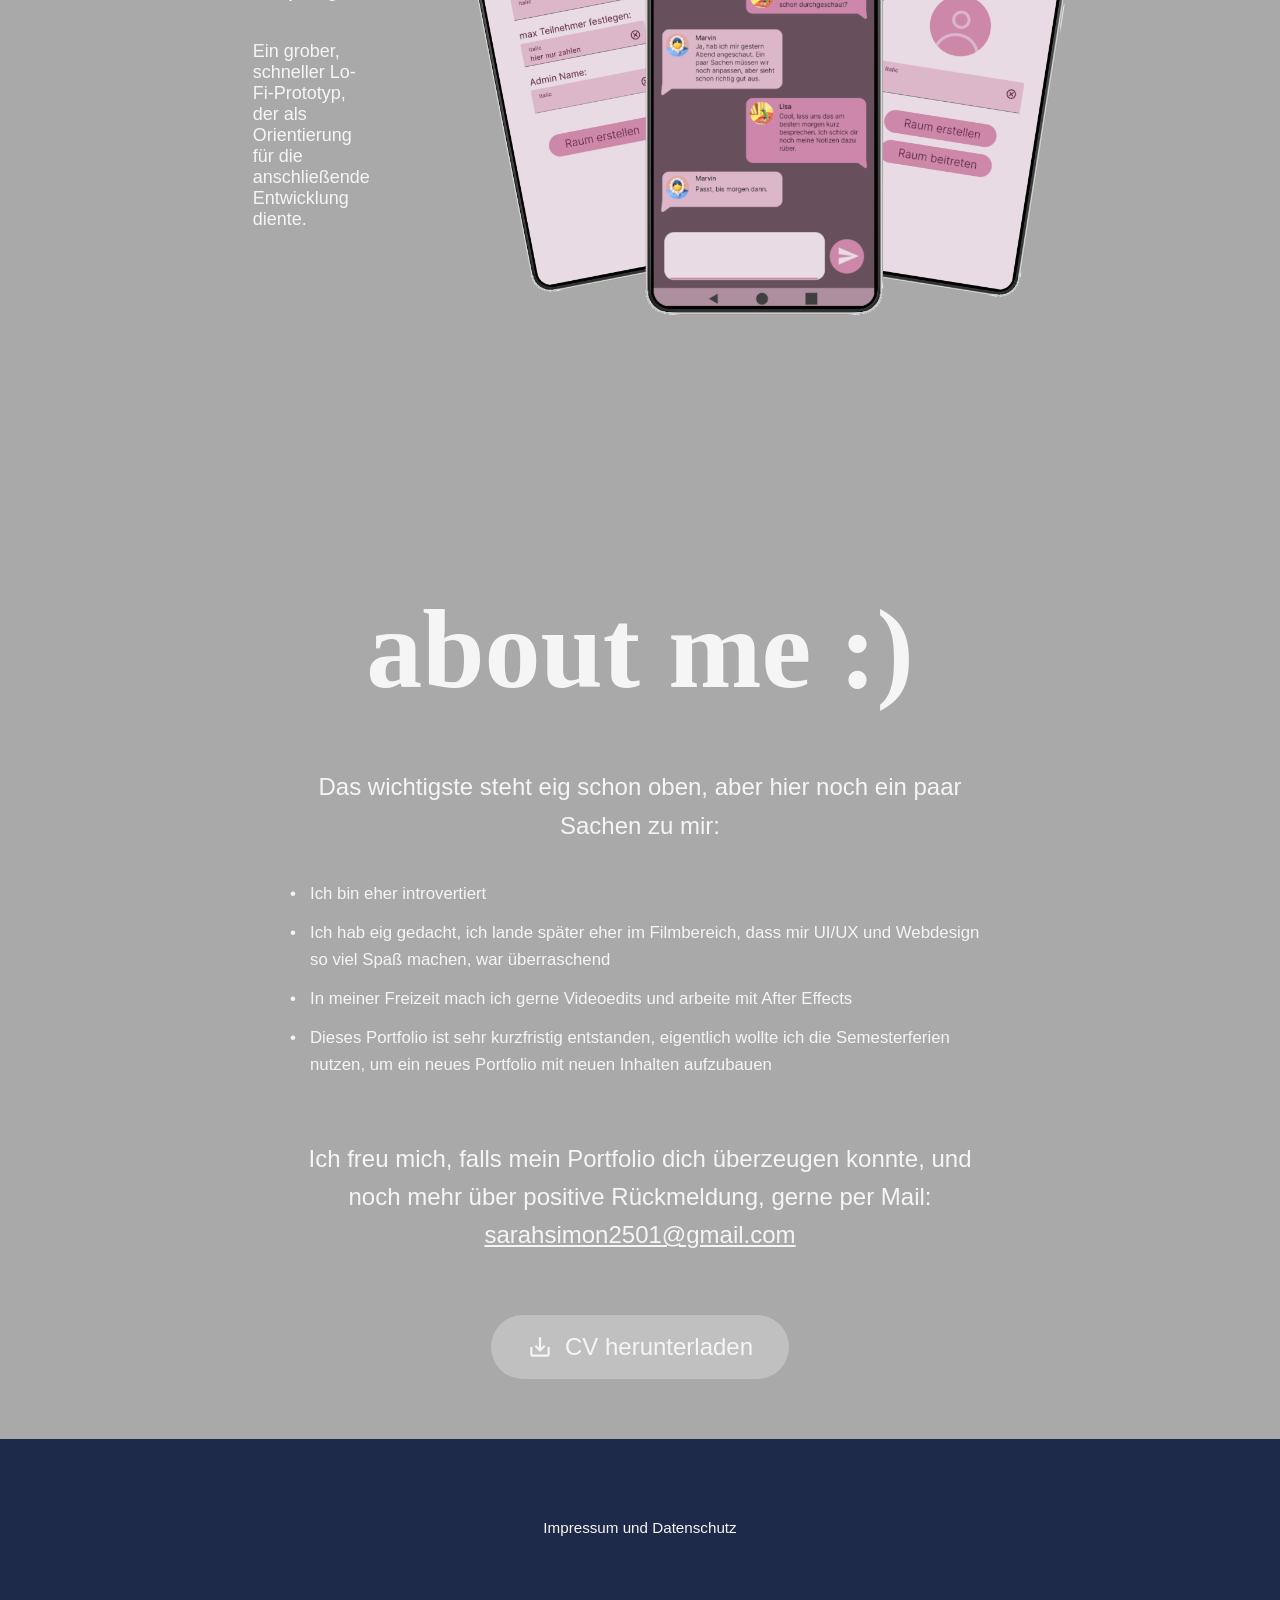
==== commit 7c2a88a1: "Update index.html" ====
--- a/index.html
+++ b/index.html
@@ -29,12 +29,12 @@
     <div id="hero">
       <h1>Moin!</h1>
       <p>
-        Ich bin Sarah und starte bald ins fünfte Semester Medieninformatik an
+        Ich bin Sarah und bin im fünften Semester Medieninformatik an
         der Hochschule Flensburg. <br /><br />
         Im Laufe des Studiums habe ich gemerkt, dass mir die Module rund um
-        UI/UX und Webdesign am meisten Spaß machen, und dass das auch die
-        Richtung ist, in die ich später gehen möchte. <br /><br />
-        Deshalb suche ich jetzt nach einer Werkstudierendenstelle in diesem
+        UI/UX und Webdesign am meisten Spaß machen, und dass dies auch die
+        Richtung ist, in die ich in meinem späteren Berufsleben gehen möchte. <br /><br />
+        Deshalb intressier ich mich für eine Stelle in diesem
         Bereich, um erste praktische Erfahrung zu sammeln. <br /><br />Um zu
         schauen, ob wir zusammenpassen, kannst du gerne das MOINORACLE befragen
         :)
@@ -289,4 +289,4 @@
  
     <script src="script.js" defer></script>
   </body>
-</html>+</html>
